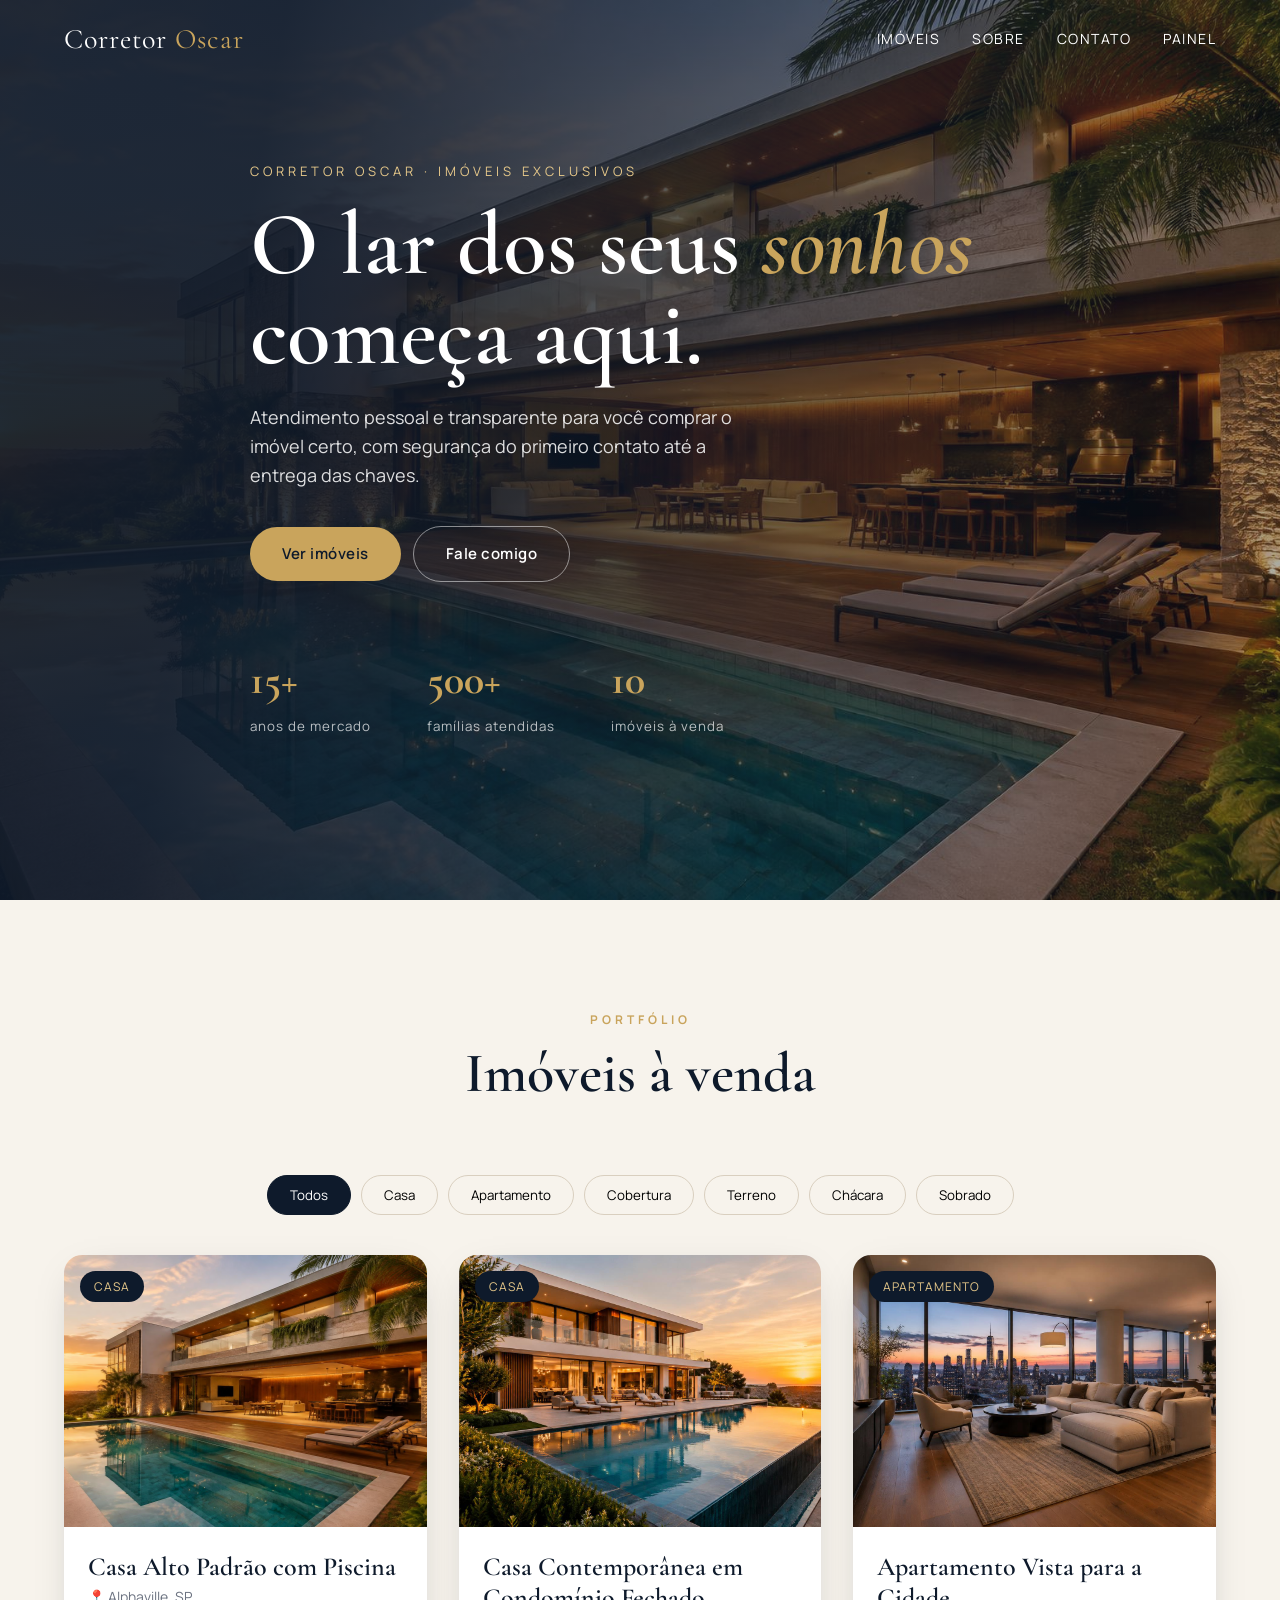
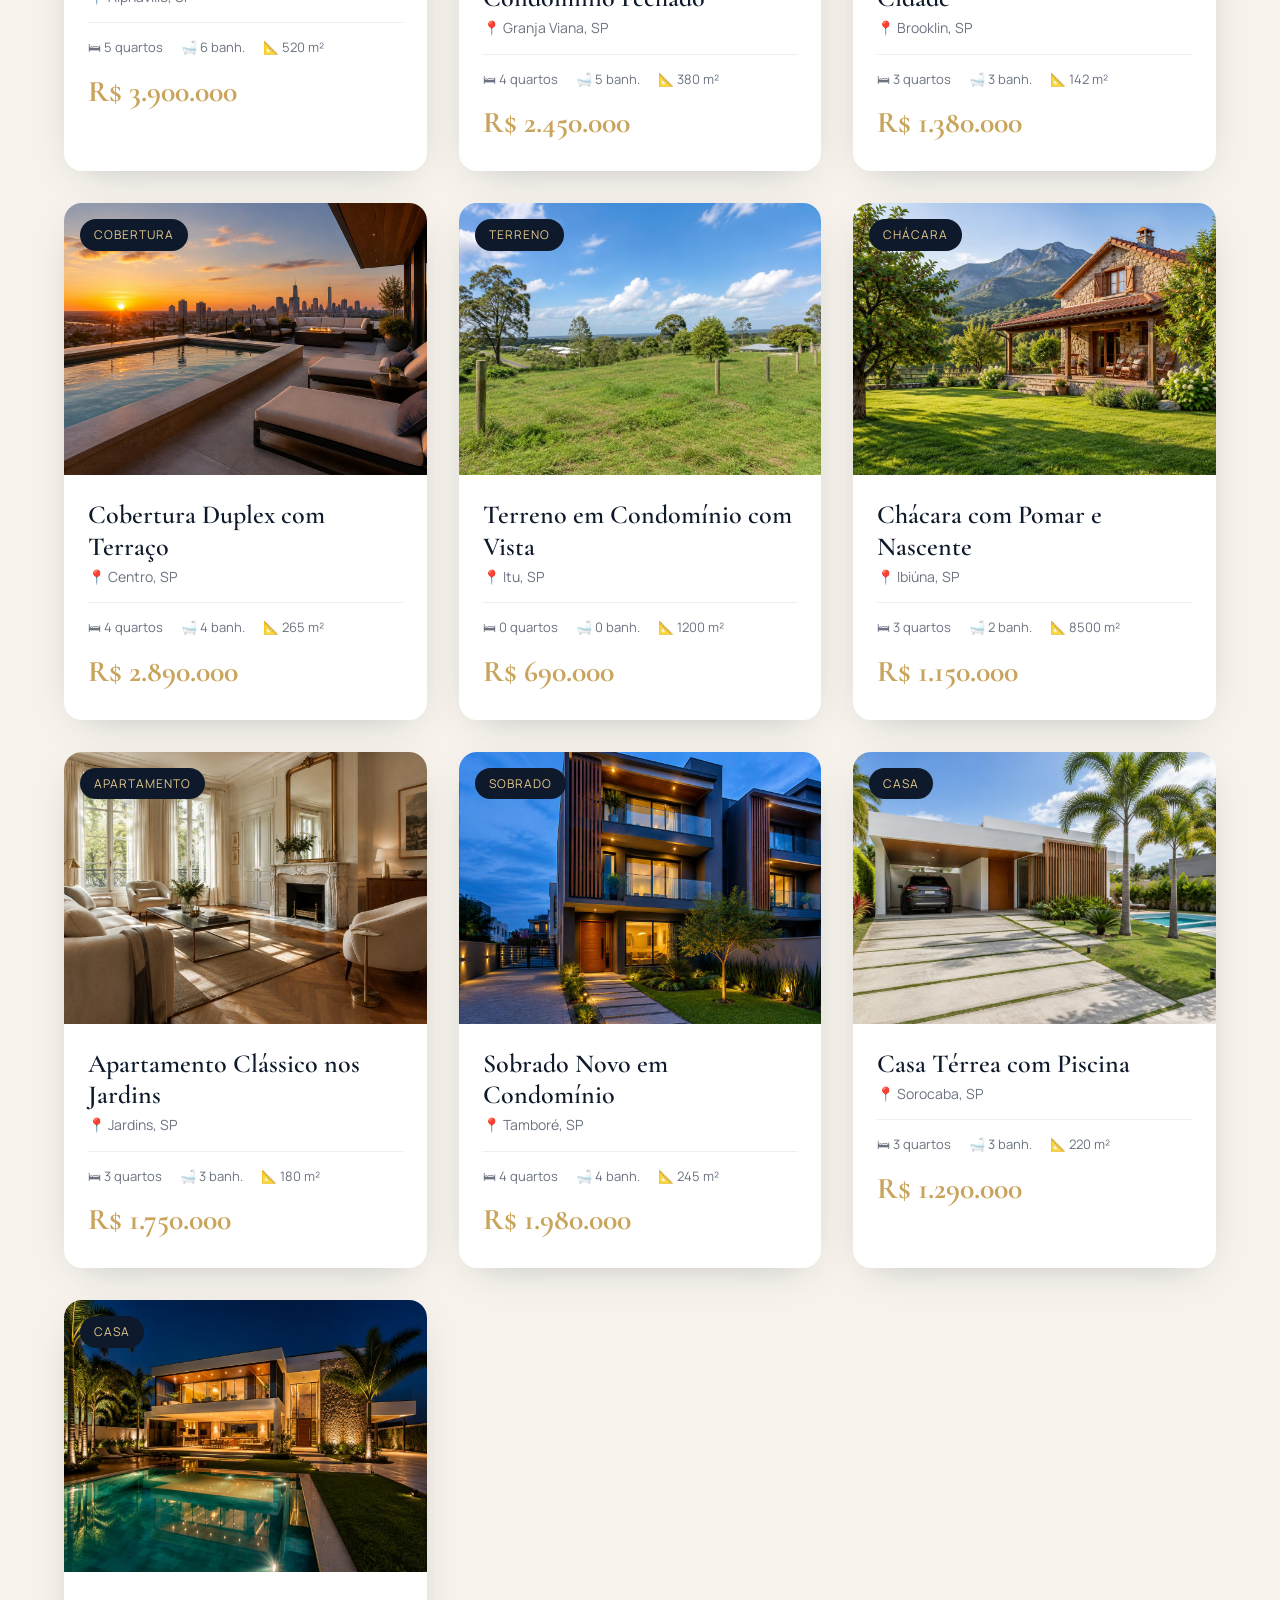
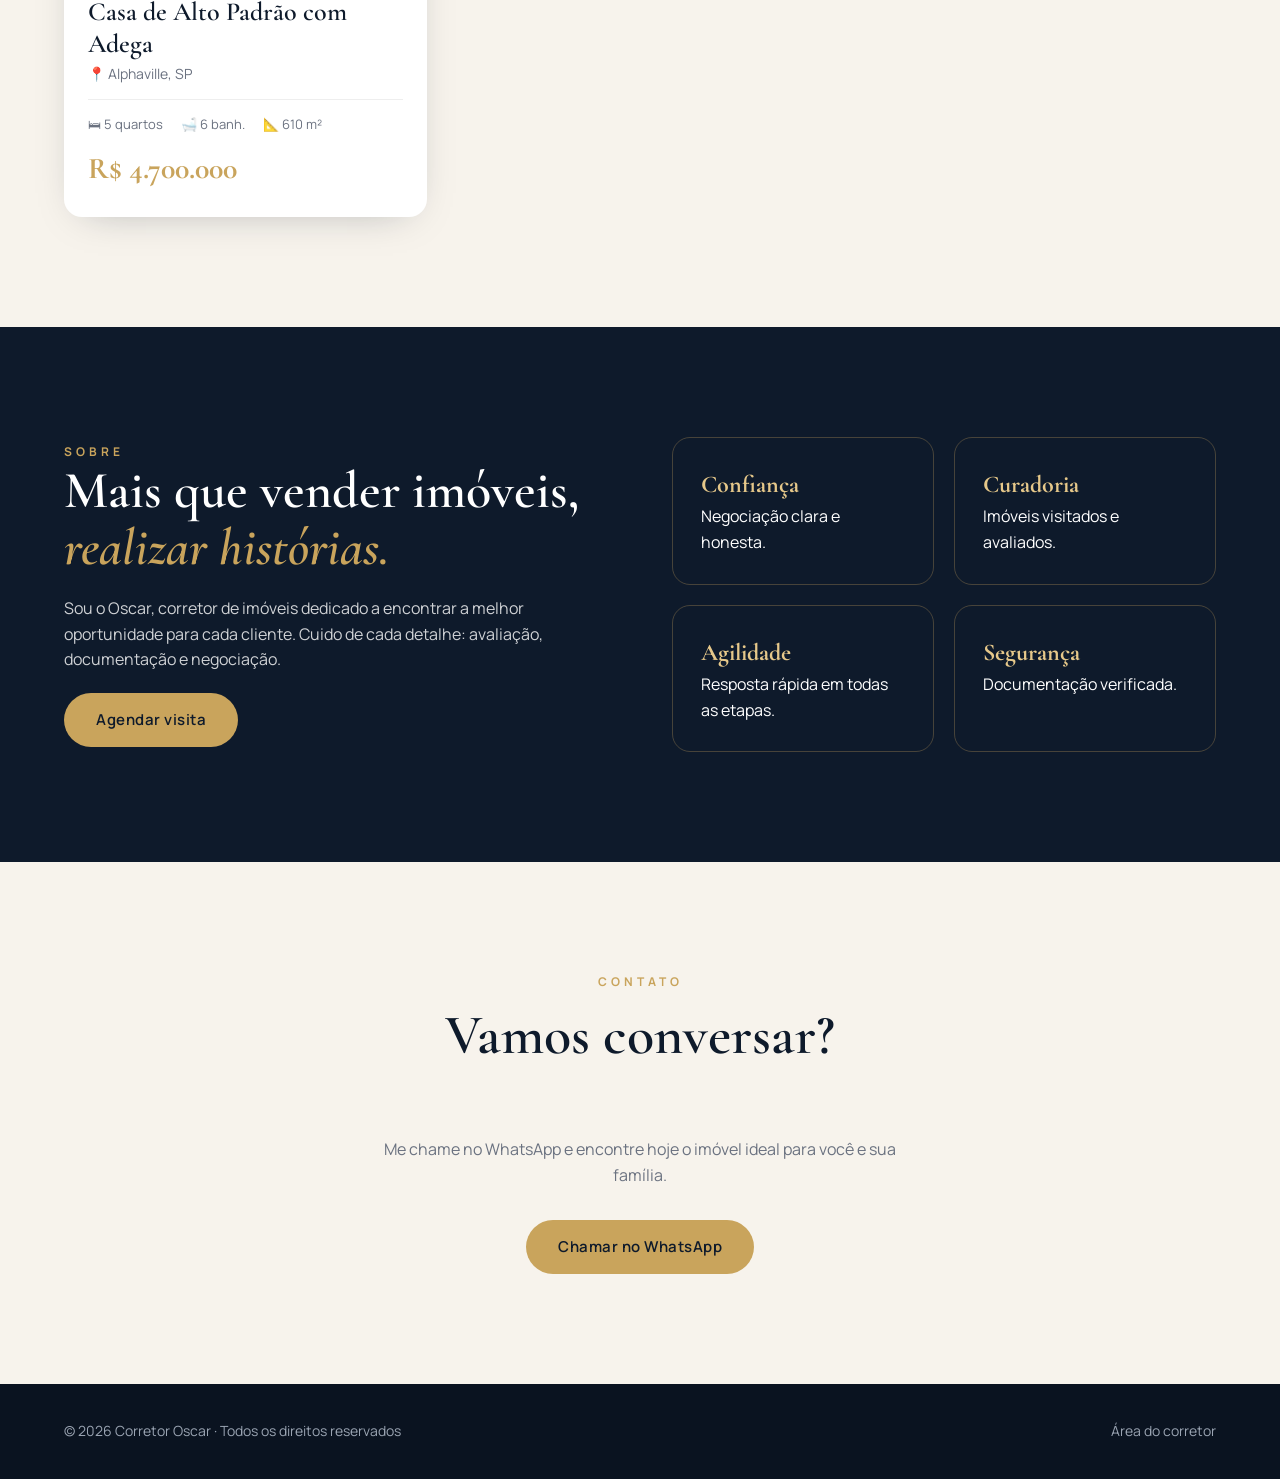
==== index.html @ df773473 "Primeiro commit" ====
<!DOCTYPE html>
<html lang="pt-BR">
<head>
<meta charset="UTF-8"><meta name="viewport" content="width=device-width,initial-scale=1">
<title>Corretor Oscar | Imóveis de Alto Padrão</title>
<meta name="description" content="Corretor Oscar: casas, apartamentos e terrenos selecionados à venda.">
<link rel="preconnect" href="https://fonts.googleapis.com">
<link href="https://fonts.googleapis.com/css2?family=Cormorant+Garamond:ital,wght@0,500;0,600;0,700;1,600&family=Manrope:wght@400;500;600;700&display=swap" rel="stylesheet">
<link rel="stylesheet" href="style.css">
</head>
<body>
<header class="nav" id="nav"><div class="container">
  <a href="#" class="logo">Corretor <span>Oscar</span></a>
  <ul><li><a href="#imoveis">Imóveis</a></li><li><a href="#sobre">Sobre</a></li><li><a href="#contato">Contato</a></li><li><a href="admin.html">Painel</a></li></ul>
</div></header>

<section class="hero"><div class="container">
  <div class="eyebrow">Corretor Oscar · Imóveis exclusivos</div>
  <h1>O lar dos seus <em>sonhos</em> começa aqui.</h1>
  <p>Atendimento pessoal e transparente para você comprar o imóvel certo, com segurança do primeiro contato até a entrega das chaves.</p>
  <div class="actions"><a href="#imoveis" class="btn btn-gold">Ver imóveis</a><a href="#contato" class="btn btn-ghost">Fale comigo</a></div>
  <div class="stats"><div><b>15+</b><small>anos de mercado</small></div><div><b>500+</b><small>famílias atendidas</small></div><div><b id="count">0</b><small>imóveis à venda</small></div></div>
</div></section>

<section id="imoveis"><div class="container">
  <div class="title reveal"><div class="eyebrow">Portfólio</div><h2>Imóveis à venda</h2></div>
  <div class="filters" id="filters"></div>
  <div class="grid" id="grid"></div>
</div></section>

<section class="about" id="sobre"><div class="container">
  <div class="reveal"><div class="title" style="text-align:left;margin:0"><div class="eyebrow">Sobre</div></div>
    <h2>Mais que vender imóveis, <em>realizar histórias.</em></h2>
    <p>Sou o Oscar, corretor de imóveis dedicado a encontrar a melhor oportunidade para cada cliente. Cuido de cada detalhe: avaliação, documentação e negociação.</p>
    <a href="#contato" class="btn btn-gold">Agendar visita</a></div>
  <div class="pillars reveal"><div><b>Confiança</b>Negociação clara e honesta.</div><div><b>Curadoria</b>Imóveis visitados e avaliados.</div><div><b>Agilidade</b>Resposta rápida em todas as etapas.</div><div><b>Segurança</b>Documentação verificada.</div></div>
</div></section>

<section class="contact" id="contato"><div class="container reveal">
  <div class="title"><div class="eyebrow">Contato</div><h2>Vamos conversar?</h2></div>
  <p>Me chame no WhatsApp e encontre hoje o imóvel ideal para você e sua família.</p>
  <a class="btn btn-gold" target="_blank" href="https://wa.me/5500000000000">Chamar no WhatsApp</a>
</div></section>

<footer><div class="container"><span>© <span id="ano"></span> Corretor Oscar · Todos os direitos reservados</span><a href="admin.html">Área do corretor</a></div></footer>

<div class="modal" id="modal"><button class="close" id="close">×</button><div class="modal-box" id="mbox"></div></div>
<script src="data.js"></script>
<script src="app.js"></script>
</body>
</html>
---- style.css ----
:root{--navy:#0e1a2b;--navy2:#16273f;--gold:#c9a45c;--gold2:#e6c88a;--cream:#f7f3ec;--ink:#1b1b1b;--muted:#6b7280;--r:18px}
*{box-sizing:border-box;margin:0;padding:0}
body{font-family:'Manrope',sans-serif;color:var(--ink);background:var(--cream);line-height:1.6}
h1,h2,h3,.serif{font-family:'Cormorant Garamond',serif;font-weight:600}
a{color:inherit;text-decoration:none}
.container{max-width:1200px;margin:0 auto;padding:0 24px}
header.nav{position:fixed;inset:0 0 auto;z-index:50;transition:.3s}
header.nav.scrolled{background:rgba(14,26,43,.92);backdrop-filter:blur(10px)}
.nav .container{display:flex;align-items:center;justify-content:space-between;height:78px;color:#fff}
.logo{font-family:'Cormorant Garamond',serif;font-size:28px;letter-spacing:1px}
.logo span{color:var(--gold)}
.nav ul{display:flex;gap:32px;list-style:none;font-size:14px;letter-spacing:1.5px;text-transform:uppercase}
.nav ul a:hover{color:var(--gold2)}
.hero{min-height:100vh;display:flex;align-items:center;color:#fff;background:linear-gradient(100deg,rgba(14,26,43,.92) 20%,rgba(14,26,43,.3)),url(hero.jpg) center/cover}
.hero .eyebrow{color:var(--gold2);letter-spacing:4px;text-transform:uppercase;font-size:13px}
.hero h1{font-size:clamp(48px,7vw,92px);line-height:1;margin:18px 0 24px;max-width:780px}
.hero h1 em{color:var(--gold);font-style:italic}
.hero p{max-width:520px;opacity:.85;font-size:18px}
.btn{display:inline-block;padding:15px 32px;border-radius:50px;font-weight:600;letter-spacing:.5px;cursor:pointer;border:0;font-family:inherit;font-size:15px;transition:.25s}
.btn-gold{background:var(--gold);color:var(--navy)}
.btn-gold:hover{background:var(--gold2);transform:translateY(-2px)}
.btn-ghost{border:1px solid rgba(255,255,255,.5);color:#fff;background:none;margin-left:12px}
.btn-ghost:hover{background:#fff;color:var(--navy)}
.hero .actions{margin-top:36px}
.stats{display:flex;gap:56px;margin-top:64px}
.stats b{display:block;font-family:'Cormorant Garamond',serif;font-size:42px;color:var(--gold)}
.stats small{opacity:.7;letter-spacing:1px}
section{padding:110px 0}
.title{text-align:center;margin-bottom:56px}
.title .eyebrow{color:var(--gold);letter-spacing:4px;text-transform:uppercase;font-size:12px;font-weight:700}
.title h2{font-size:clamp(36px,5vw,56px);color:var(--navy)}
.filters{display:flex;gap:10px;justify-content:center;flex-wrap:wrap;margin-bottom:40px}
.filters button{padding:10px 22px;border-radius:40px;border:1px solid #d9cfbf;background:none;cursor:pointer;font-family:inherit}
.filters button.active{background:var(--navy);color:#fff;border-color:var(--navy)}
.grid{display:grid;grid-template-columns:repeat(auto-fill,minmax(330px,1fr));gap:32px}
.card{background:#fff;border-radius:var(--r);overflow:hidden;box-shadow:0 10px 40px -20px rgba(14,26,43,.35);transition:.35s;cursor:pointer}
.card:hover{transform:translateY(-8px);box-shadow:0 30px 60px -25px rgba(14,26,43,.45)}
.card .img{aspect-ratio:4/3;background:#ddd center/cover;position:relative}
.tag{position:absolute;top:16px;left:16px;background:var(--navy);color:var(--gold2);padding:6px 14px;border-radius:30px;font-size:12px;letter-spacing:1px;text-transform:uppercase}
.card .body{padding:24px}
.card h3{font-size:26px;color:var(--navy);line-height:1.2}
.card .loc{color:var(--muted);font-size:14px;margin:4px 0 14px}
.feats{display:flex;gap:18px;font-size:13px;color:var(--muted);border-top:1px solid #eee;padding-top:14px}
.price{font-family:'Cormorant Garamond',serif;font-size:30px;color:var(--gold);font-weight:700;margin-top:10px}
.empty{text-align:center;color:var(--muted);grid-column:1/-1}
.about{background:var(--navy);color:#fff}
.about .container{display:grid;grid-template-columns:1fr 1fr;gap:64px;align-items:center}
.about h2{font-size:52px;line-height:1.1}.about h2 em{color:var(--gold)}
.about p{opacity:.8;margin:20px 0}
.pillars{display:grid;grid-template-columns:1fr 1fr;gap:20px}
.pillars div{border:1px solid rgba(201,164,92,.3);border-radius:var(--r);padding:28px}
.pillars b{font-family:'Cormorant Garamond',serif;font-size:24px;color:var(--gold2);display:block}
.contact{text-align:center}
.contact p{color:var(--muted);max-width:540px;margin:0 auto 32px}
footer{background:#0a1320;color:#9aa4b2;padding:36px 0;font-size:14px}
footer .container{display:flex;justify-content:space-between}
footer a:hover{color:var(--gold)}
.modal{position:fixed;inset:0;background:rgba(10,19,32,.85);display:none;align-items:center;justify-content:center;z-index:100;padding:20px}
.modal.open{display:flex}
.modal-box{background:#fff;border-radius:var(--r);max-width:920px;width:100%;max-height:92vh;overflow:auto}
.gallery-main{aspect-ratio:16/9;background:#000 center/contain no-repeat}
.thumbs{display:flex;gap:8px;padding:12px;overflow-x:auto}
.thumbs img{width:90px;height:64px;object-fit:cover;border-radius:8px;cursor:pointer;opacity:.6}
.thumbs img.on{opacity:1;outline:2px solid var(--gold)}
.modal-body{padding:8px 32px 32px}
.modal-body h3{font-size:38px;color:var(--navy)}
.close{position:absolute;top:20px;right:28px;color:#fff;font-size:40px;cursor:pointer;background:none;border:0}
.reveal{opacity:0;transform:translateY(30px);transition:1s}.reveal.in{opacity:1;transform:none}
@media(max-width:800px){.nav ul{display:none}.about .container{grid-template-columns:1fr}.stats{gap:28px}footer .container{flex-direction:column;gap:8px}}
/* admin */
.admin{min-height:100vh;background:var(--cream)}
.login{min-height:100vh;display:flex;align-items:center;justify-content:center;background:linear-gradient(rgba(14,26,43,.88),rgba(14,26,43,.95)),url(hero.jpg) center/cover}
.login form{background:#fff;padding:48px;border-radius:var(--r);width:100%;max-width:400px;text-align:center}
.login h1{font-size:36px;color:var(--navy)}
input,select,textarea{width:100%;padding:13px 16px;border:1px solid #ddd3c3;border-radius:12px;font-family:inherit;font-size:15px;background:#fff;margin-top:6px}
label{display:block;font-size:13px;font-weight:600;color:var(--navy);margin-bottom:16px;text-align:left}
.err{color:#b42318;font-size:14px;min-height:20px;margin:6px 0}
.topbar{background:var(--navy);color:#fff}
.topbar .container{display:flex;justify-content:space-between;align-items:center;height:70px}
.panel{display:grid;grid-template-columns:420px 1fr;gap:32px;padding:40px 24px}
.box{background:#fff;border-radius:var(--r);padding:28px;box-shadow:0 10px 30px -20px rgba(0,0,0,.3)}
.box h2{font-size:30px;color:var(--navy);margin-bottom:18px}
.row{display:grid;grid-template-columns:1fr 1fr 1fr;gap:10px}
.previews{display:flex;flex-wrap:wrap;gap:8px;margin:-6px 0 16px}
.previews div{position:relative}.previews img{width:76px;height:58px;object-fit:cover;border-radius:8px}
.previews button{position:absolute;top:-6px;right:-6px;background:#b42318;color:#fff;border:0;border-radius:50%;width:20px;height:20px;cursor:pointer;font-size:12px}
.list .item{display:flex;gap:16px;align-items:center;padding:14px 0;border-bottom:1px solid #eee}
.list img{width:90px;height:66px;object-fit:cover;border-radius:10px;background:#eee}
.list .info{flex:1}.list b{color:var(--navy)}
.sm{padding:8px 14px;font-size:13px;border-radius:30px;border:1px solid #ddd;background:#fff;cursor:pointer;margin-left:6px}
.sm.del{color:#b42318;border-color:#f0c4c0}
.tools{display:flex;gap:10px;flex-wrap:wrap;margin-top:20px}

/* cards visuais na listagem do admin */
.admin-card{background:#fff;border-radius:var(--r);border:1px solid #e8e0d4;padding:16px;margin-bottom:14px;display:grid;grid-template-columns:110px 1fr;gap:16px;align-items:center;box-shadow:0 4px 12px -8px rgba(0,0,0,.08)}
.admin-card img{width:100%;height:76px;object-fit:cover;border-radius:10px;background:#eee}
.admin-card .info{display:flex;flex-direction:column;gap:6px}
.admin-card .info b{color:var(--navy);font-size:17px}
.admin-card .info .meta{font-size:13px;color:var(--muted);display:flex;gap:10px;flex-wrap:wrap}
.admin-card .info .meta span{background:#f4efe6;padding:2px 8px;border-radius:20px;font-size:11.5px}
.admin-card .actions{margin-top:10px;display:flex;gap:8px}
.admin-card .actions .sm{margin-left:0}
.admin-card.vendido{opacity:.55;filter:grayscale(.35)}
.selo-vendido{background:#b42318;color:#fff;padding:2px 8px;border-radius:12px;font-size:11px;text-transform:uppercase;letter-spacing:.5px;margin-left:8px}
.admin-card.vendido .actions .vendido{background:var(--gold);border-color:var(--gold);color:var(--navy)}
@media(max-width:900px){.panel{grid-template-columns:1fr}}
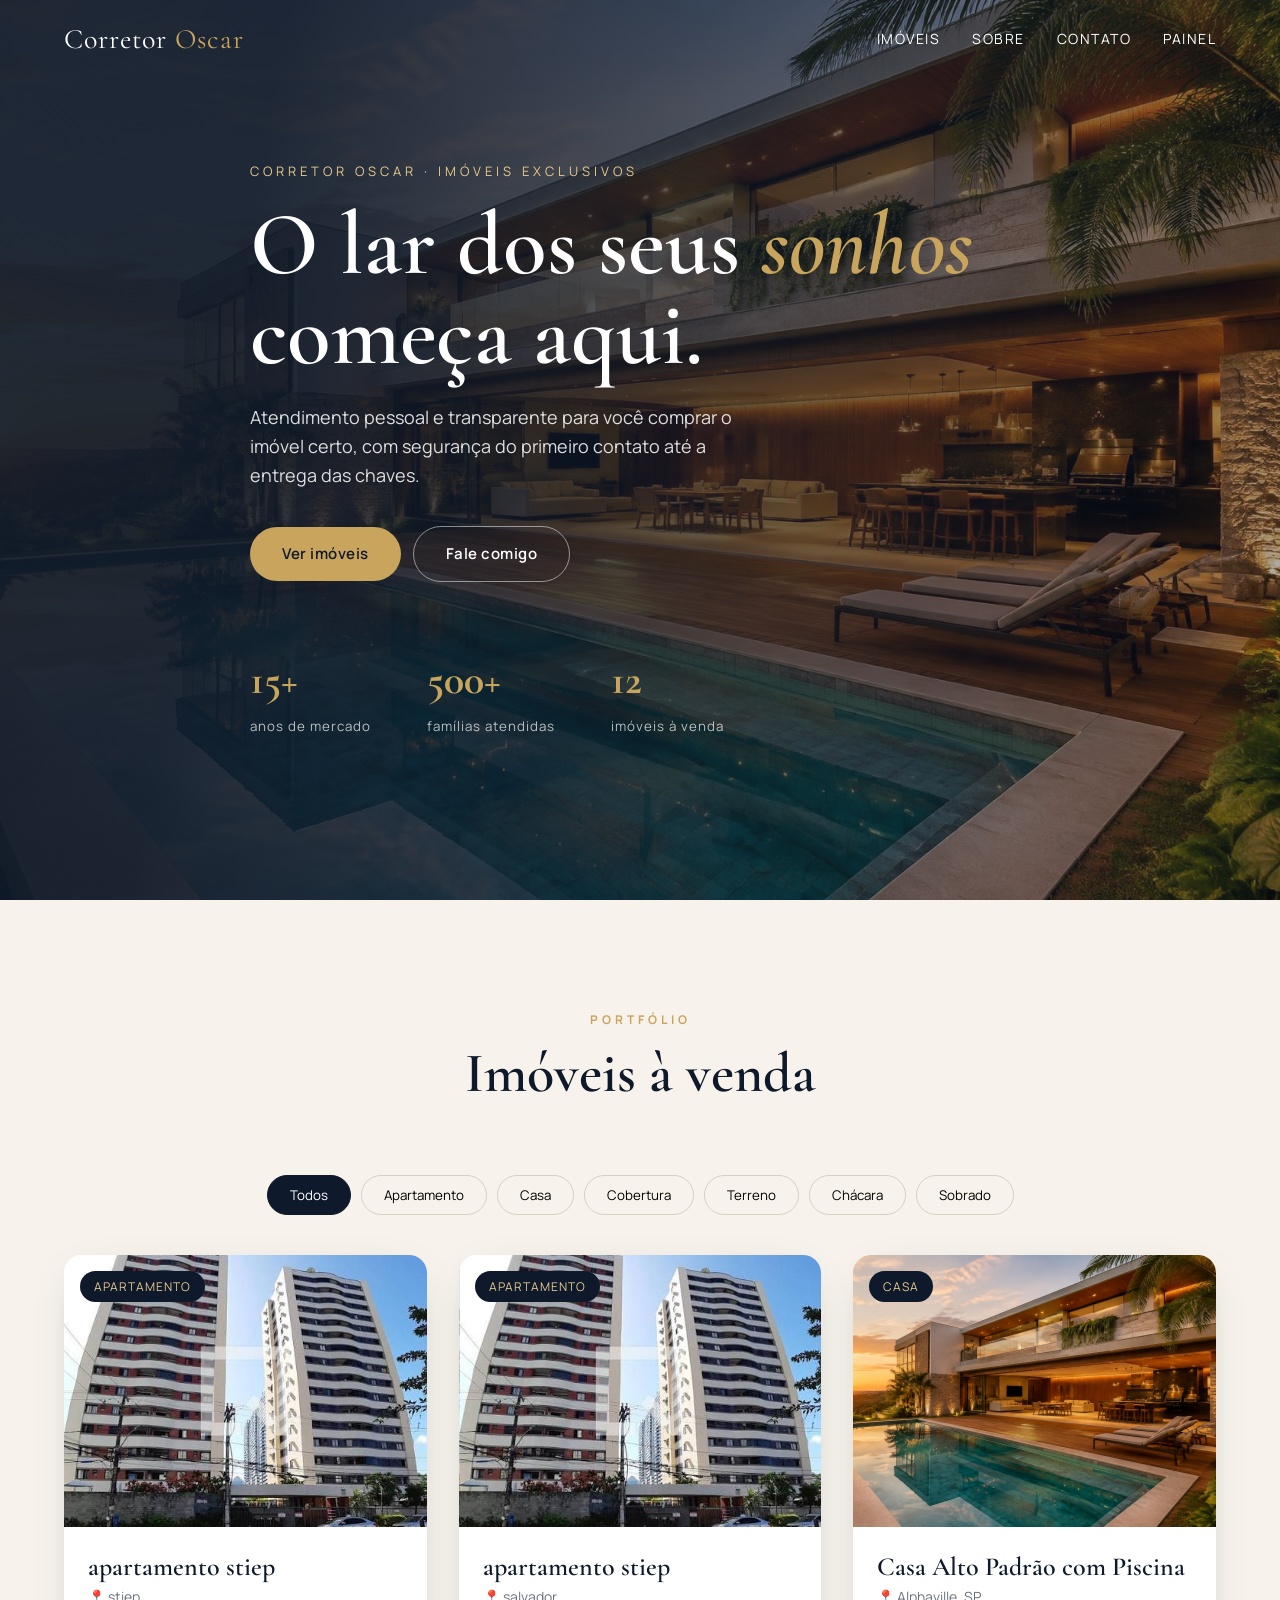
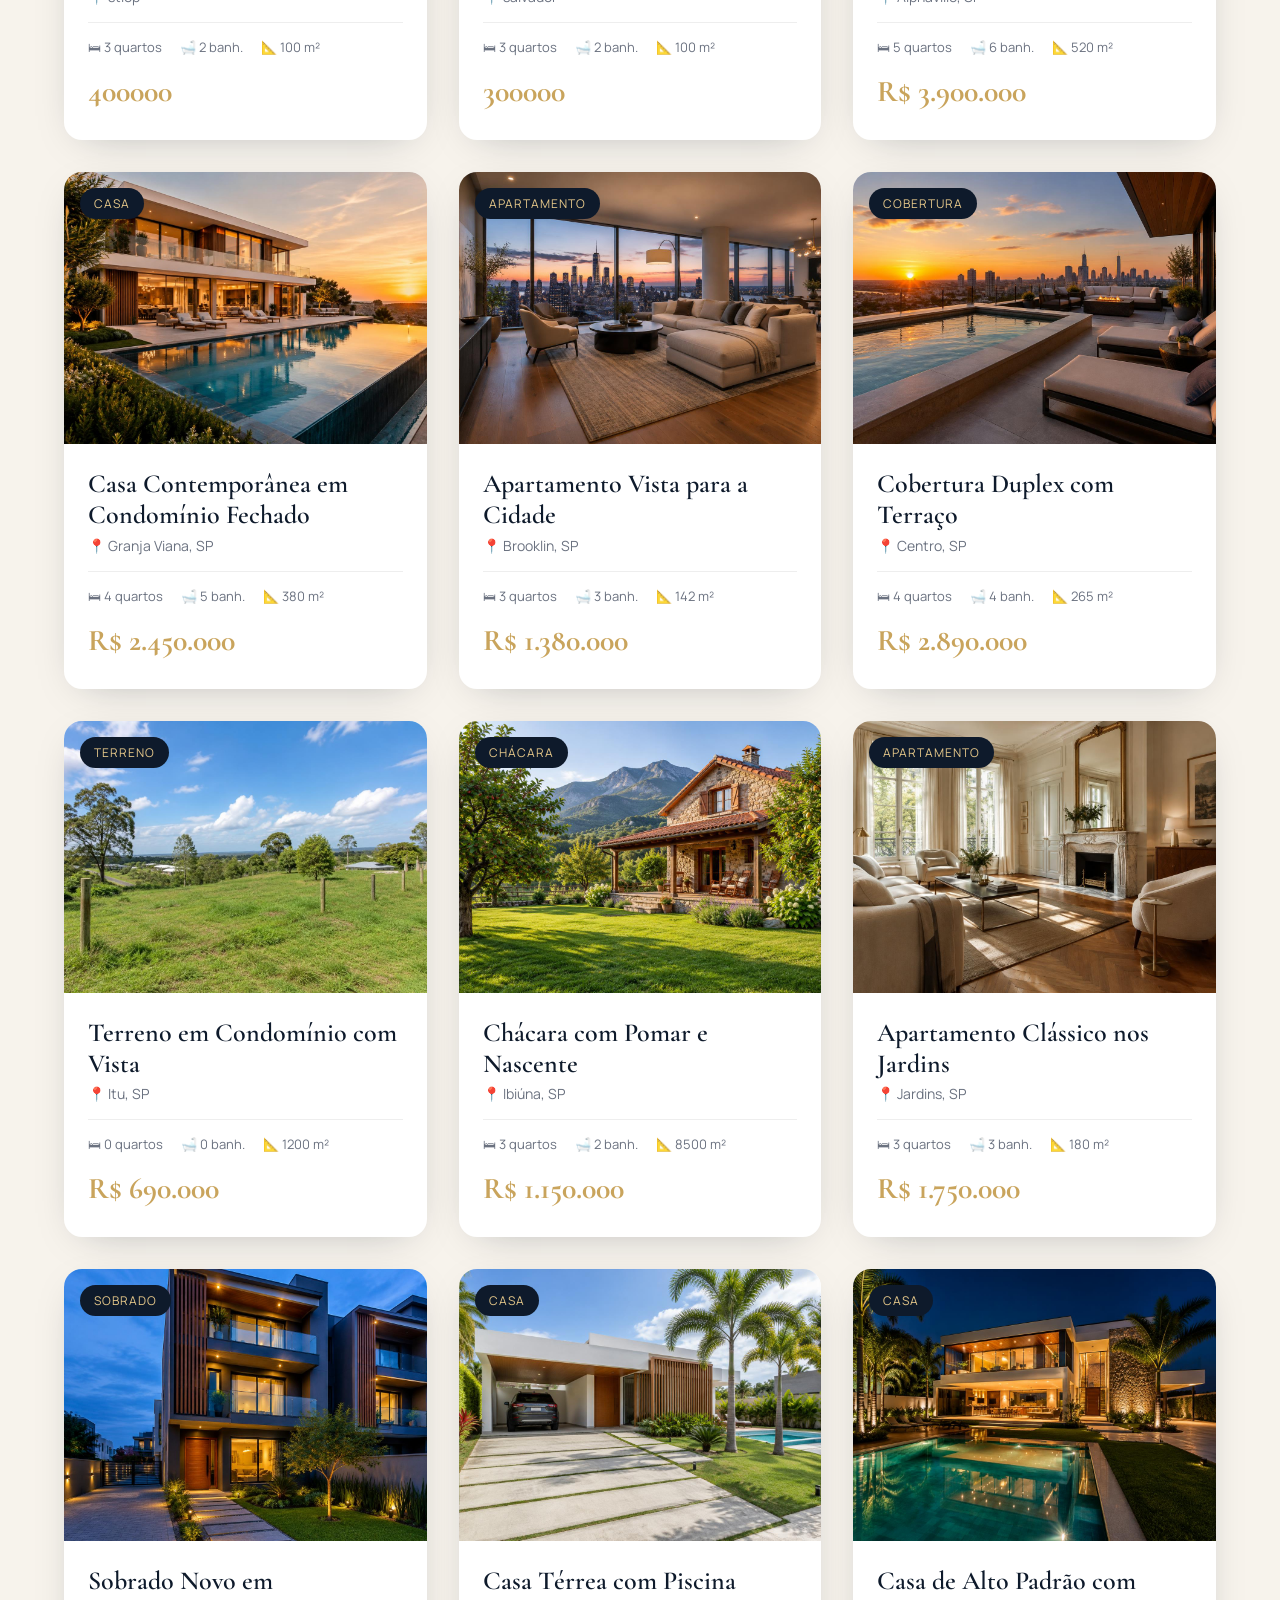
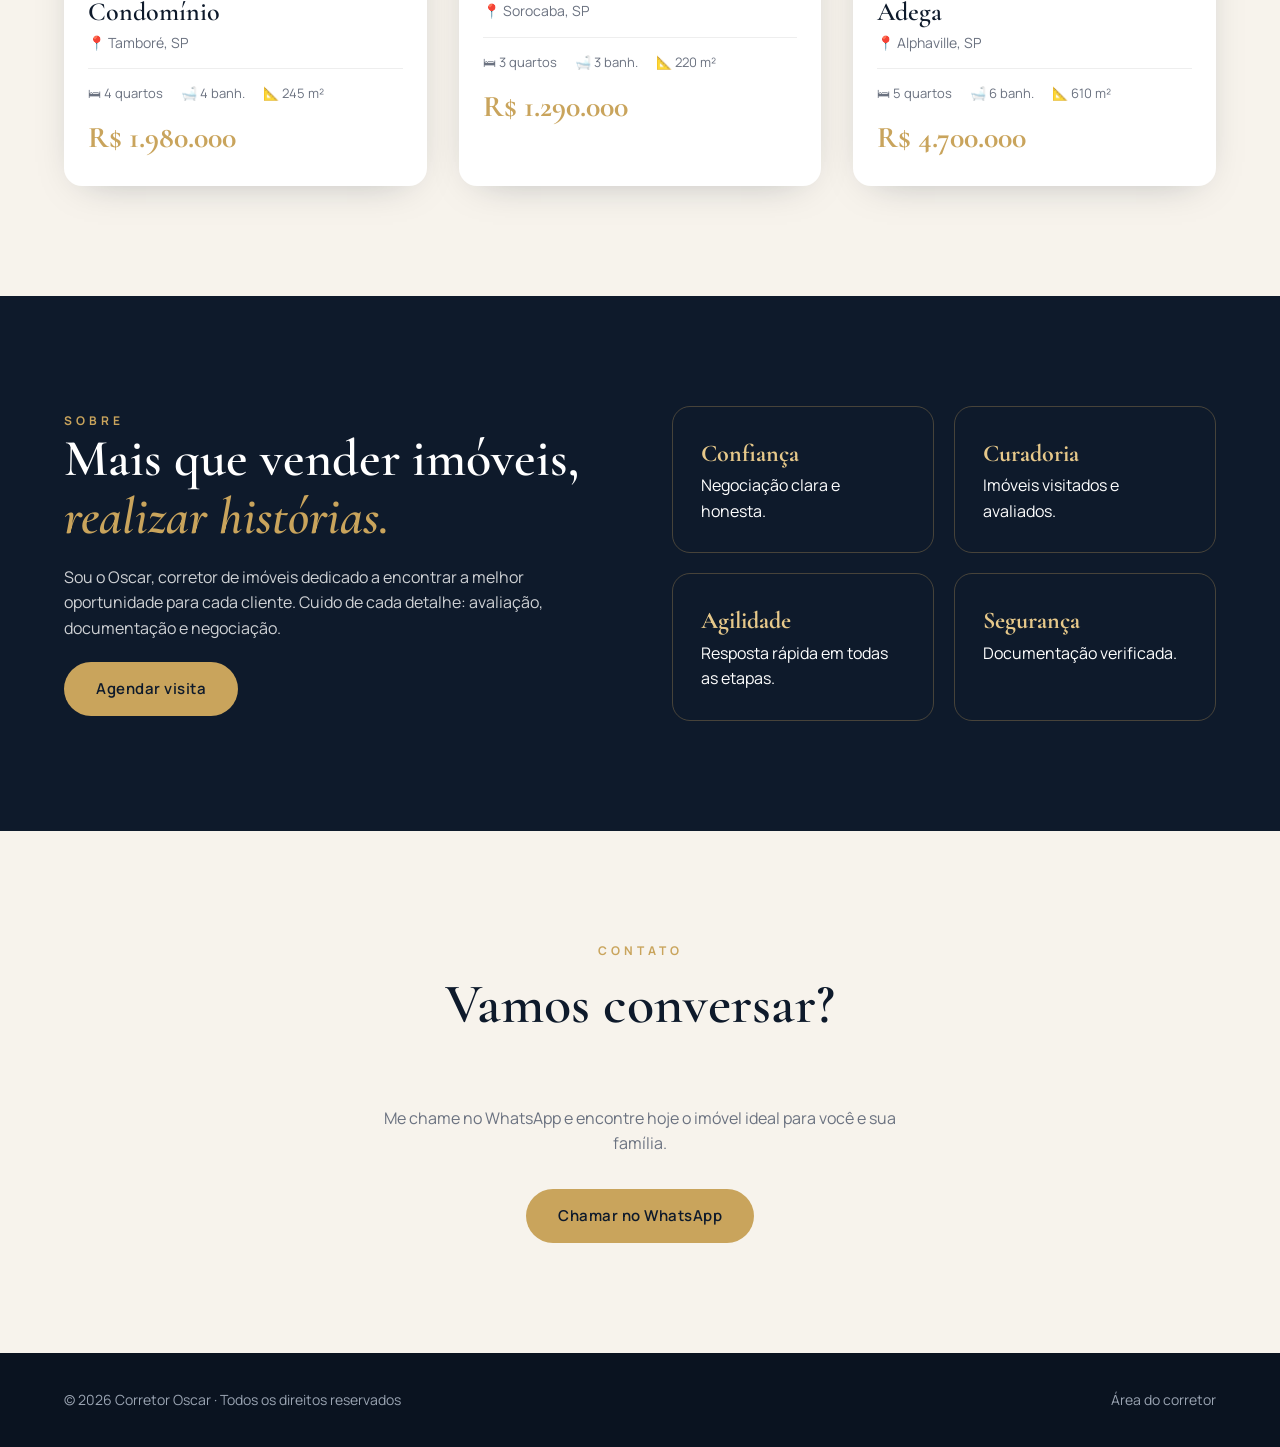
==== commit 4e9073f3: "forca recarregamento do data.js publicado" ====
--- a/index.html
+++ b/index.html
@@ -6,7 +6,7 @@
 <meta name="description" content="Corretor Oscar: casas, apartamentos e terrenos selecionados à venda.">
 <link rel="preconnect" href="https://fonts.googleapis.com">
 <link href="https://fonts.googleapis.com/css2?family=Cormorant+Garamond:ital,wght@0,500;0,600;0,700;1,600&family=Manrope:wght@400;500;600;700&display=swap" rel="stylesheet">
-<link rel="stylesheet" href="style.css">
+<link rel="stylesheet" href="style.css?v=20261021">
 </head>
 <body>
 <header class="nav" id="nav"><div class="container">
@@ -45,7 +45,7 @@
 <footer><div class="container"><span>© <span id="ano"></span> Corretor Oscar · Todos os direitos reservados</span><a href="admin.html">Área do corretor</a></div></footer>
 
 <div class="modal" id="modal"><button class="close" id="close">×</button><div class="modal-box" id="mbox"></div></div>
-<script src="data.js"></script>
-<script src="app.js"></script>
+<script src="data.js?v=20261021-2049"></script>
+<script src="app.js?v=20261021"></script>
 </body>
 </html>
--- a/style.css
+++ b/style.css
@@ -72,6 +72,7 @@
 .login{min-height:100vh;display:flex;align-items:center;justify-content:center;background:linear-gradient(rgba(14,26,43,.88),rgba(14,26,43,.95)),url(hero.jpg) center/cover}
 .login form{background:#fff;padding:48px;border-radius:var(--r);width:100%;max-width:400px;text-align:center}
 .login h1{font-size:36px;color:var(--navy)}
+.login-dica{color:var(--muted);font-size:13px;margin-top:16px;text-align:center}
 input,select,textarea{width:100%;padding:13px 16px;border:1px solid #ddd3c3;border-radius:12px;font-family:inherit;font-size:15px;background:#fff;margin-top:6px}
 label{display:block;font-size:13px;font-weight:600;color:var(--navy);margin-bottom:16px;text-align:left}
 .err{color:#b42318;font-size:14px;min-height:20px;margin:6px 0}
@@ -84,23 +85,44 @@
 .previews{display:flex;flex-wrap:wrap;gap:8px;margin:-6px 0 16px}
 .previews div{position:relative}.previews img{width:76px;height:58px;object-fit:cover;border-radius:8px}
 .previews button{position:absolute;top:-6px;right:-6px;background:#b42318;color:#fff;border:0;border-radius:50%;width:20px;height:20px;cursor:pointer;font-size:12px}
-.list .item{display:flex;gap:16px;align-items:center;padding:14px 0;border-bottom:1px solid #eee}
-.list img{width:90px;height:66px;object-fit:cover;border-radius:10px;background:#eee}
-.list .info{flex:1}.list b{color:var(--navy)}
+.admin-card{background:#fff;border-radius:var(--r);border:1px solid #e8e0d4;padding:16px;margin-bottom:14px;display:grid;grid-template-columns:110px 1fr;gap:16px;align-items:center;box-shadow:0 4px 12px -8px rgba(0,0,0,.08)}
+.admin-card .thumb{width:110px;height:76px;border-radius:10px;background:#f1ece3;overflow:hidden;display:flex;align-items:center;justify-content:center}
+.admin-card .thumb img{width:100%;height:100%;object-fit:cover;display:block}
+.admin-card .thumb .sem-foto{font-size:11px;color:var(--muted);letter-spacing:.5px}
+.admin-card .info{display:flex;flex-direction:column;gap:6px;min-width:0}
+.admin-card .info b{color:var(--navy);font-size:17px;word-break:break-word}
+.admin-card .info .meta{font-size:13px;color:var(--muted);display:flex;gap:10px;flex-wrap:wrap}
+.admin-card .info .meta span{background:#f4efe6;padding:2px 8px;border-radius:20px;font-size:11.5px}
+.admin-card .actions{margin-top:10px;display:flex;gap:8px;flex-wrap:wrap}
+.admin-card .actions .sm{margin-left:0}
+.admin-card.vendido{opacity:.6;filter:grayscale(.35)}
+.selo-vendido{background:#b42318;color:#fff;padding:2px 8px;border-radius:12px;font-size:11px;text-transform:uppercase;letter-spacing:.5px;margin-left:8px}
+.admin-card.vendido .actions .vendido{background:var(--gold);border-color:var(--gold);color:var(--navy)}
+.vazio{color:var(--muted);padding:22px 4px;font-size:15px}
 .sm{padding:8px 14px;font-size:13px;border-radius:30px;border:1px solid #ddd;background:#fff;cursor:pointer;margin-left:6px}
 .sm.del{color:#b42318;border-color:#f0c4c0}
-.tools{display:flex;gap:10px;flex-wrap:wrap;margin-top:20px}
-
-/* cards visuais na listagem do admin */
-.admin-card{background:#fff;border-radius:var(--r);border:1px solid #e8e0d4;padding:16px;margin-bottom:14px;display:grid;grid-template-columns:110px 1fr;gap:16px;align-items:center;box-shadow:0 4px 12px -8px rgba(0,0,0,.08)}
-.admin-card img{width:100%;height:76px;object-fit:cover;border-radius:10px;background:#eee}
-.admin-card .info{display:flex;flex-direction:column;gap:6px}
-.admin-card .info b{color:var(--navy);font-size:17px}
-.admin-card .info .meta{font-size:13px;color:var(--muted);display:flex;gap:10px;flex-wrap:wrap}
-.admin-card .info .meta span{background:#f4efe6;padding:2px 8px;border-radius:20px;font-size:11.5px}
-.admin-card .actions{margin-top:10px;display:flex;gap:8px}
-.admin-card .actions .sm{margin-left:0}
-.admin-card.vendido{opacity:.55;filter:grayscale(.35)}
-.selo-vendido{background:#b42318;color:#fff;padding:2px 8px;border-radius:12px;font-size:11px;text-transform:uppercase;letter-spacing:.5px;margin-left:8px}
-.admin-card.vendido .actions .vendido{background:var(--gold);border-color:var(--gold);color:var(--navy)}
+.tools{display:flex;gap:10px;flex-wrap:wrap;margin-top:20px;align-items:center}
+.tools .sm,.tools label.sm{margin-left:0}
+.btn.compact{padding:10px 20px;font-size:13px}
+.pub-status{display:flex;align-items:center;gap:9px;margin-top:18px;font-size:13px;color:var(--muted);background:#faf7f1;border:1px solid #ece3d4;border-radius:12px;padding:11px 14px;line-height:1.4}
+.pub-status .dot{width:9px;height:9px;border-radius:50%;background:#c9a45c;flex:0 0 auto}
+.pub-status .dot.ok{background:#2e7d32}
+.pub-status .dot.erro{background:#b42318}
+.modal-box h2{font-size:30px;color:var(--navy);margin-bottom:18px}
+.del-info{display:flex;gap:14px;align-items:center;background:#faf7f1;border:1px solid #ece3d4;border-radius:14px;padding:14px;margin-bottom:16px}
+.del-info .del-thumb{width:78px;height:58px;border-radius:10px;overflow:hidden;background:#ece5d8;flex:0 0 auto}
+.del-info .del-thumb img{width:100%;height:100%;object-fit:cover;display:block}
+.del-info b{display:block;color:var(--navy);font-size:16px;word-break:break-word}
+.del-info span{font-size:13px;color:var(--muted)}
+.del-aviso{font-size:13px;color:var(--muted);margin-bottom:22px}
+.del-acoes{display:flex;gap:10px;justify-content:flex-end;flex-wrap:wrap}
+.sem-token{border-top:1px dashed #e0d8c8;padding-top:16px;margin-top:4px;font-size:13px;color:var(--muted);line-height:1.55}
+.sem-token b{display:block;color:var(--navy);font-size:14px;margin-bottom:2px}
+.del-acoes .sm{margin-left:0}
+.del-acoes .del{background:#b42318;color:#fff;border-color:#b42318}
+.del-acoes .del:hover{background:#d13c2f;border-color:#d13c2f}
+.toast{position:fixed;left:50%;bottom:26px;transform:translate(-50%,20px);background:var(--navy);color:#fff;padding:14px 20px;border-radius:14px;box-shadow:0 20px 40px -20px rgba(0,0,0,.5);display:flex;align-items:center;gap:16px;opacity:0;pointer-events:none;transition:.25s;z-index:200;max-width:min(620px,92vw);font-size:14px}
+.toast.show{opacity:1;transform:translate(-50%,0);pointer-events:auto}
+.toast.erro{background:#b42318}
+.toast .sm{margin-left:0;background:rgba(255,255,255,.15);border-color:rgba(255,255,255,.35);color:#fff}
 @media(max-width:900px){.panel{grid-template-columns:1fr}}
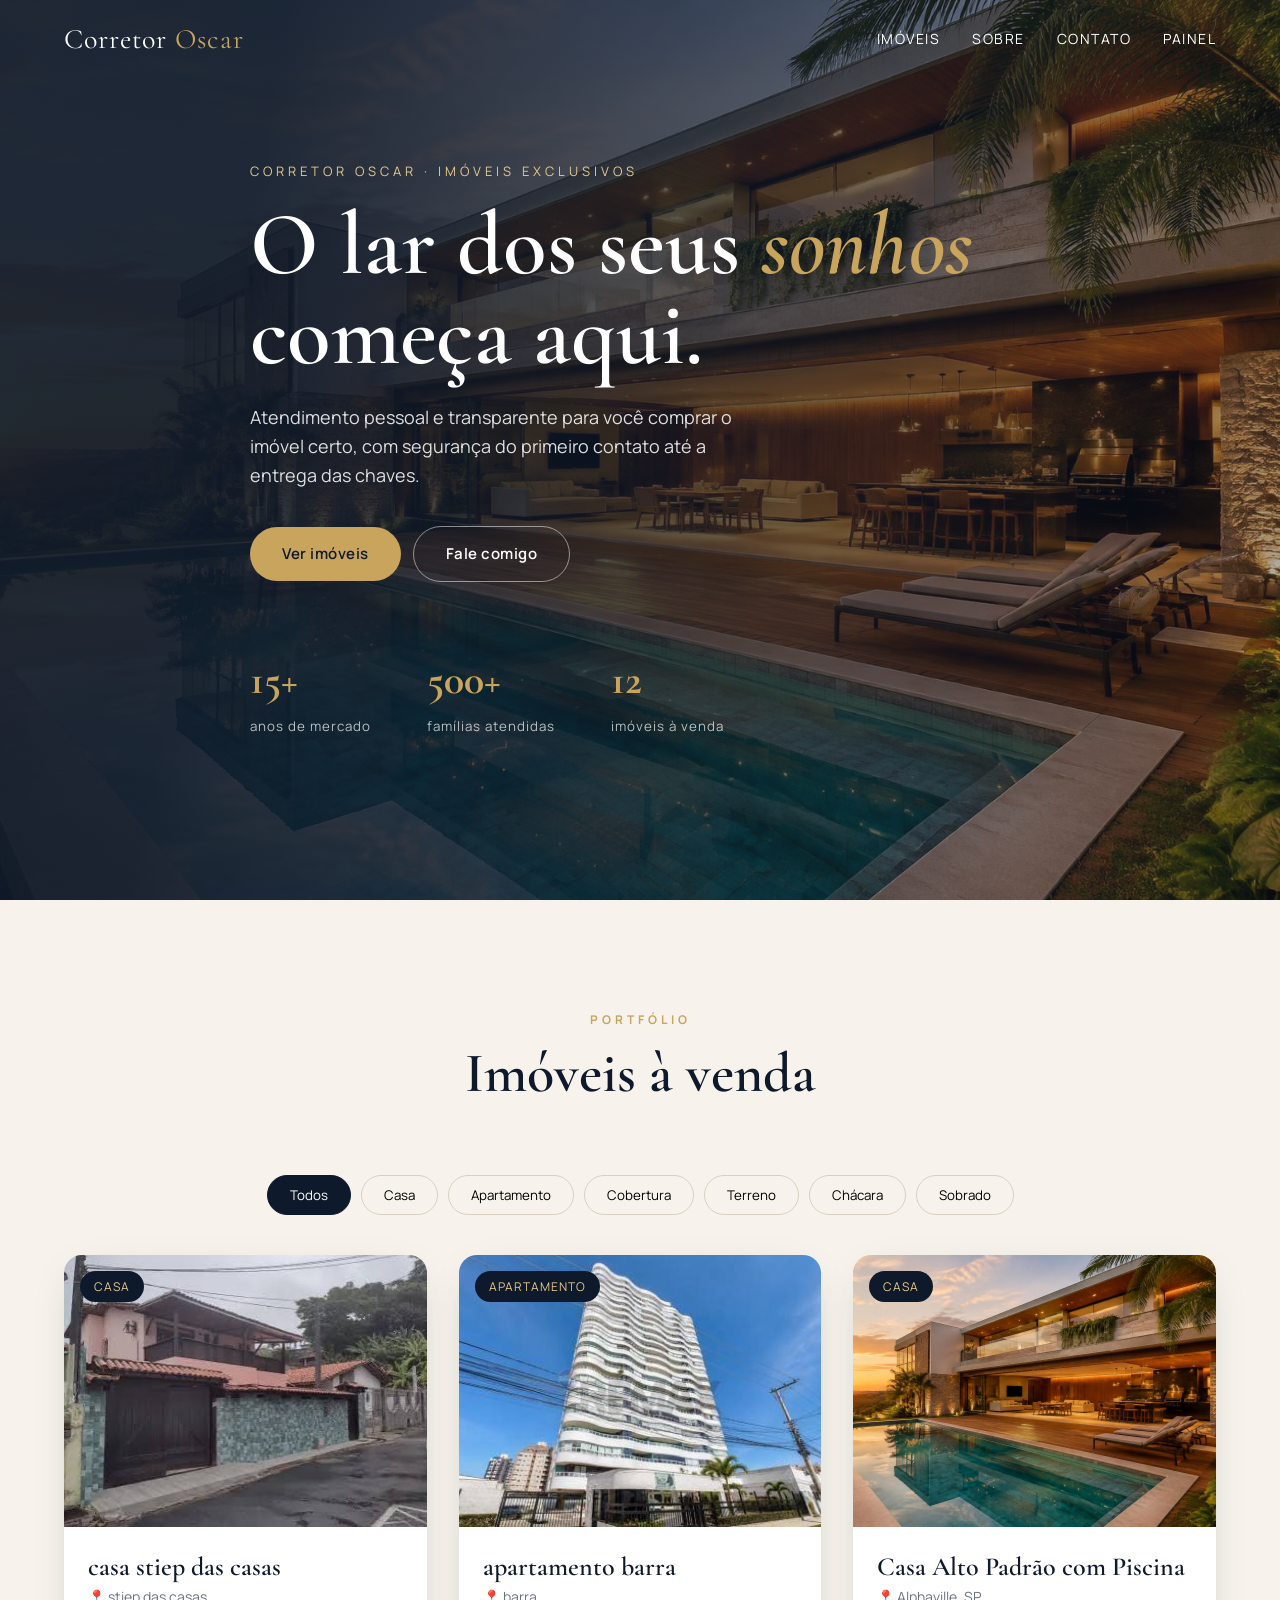
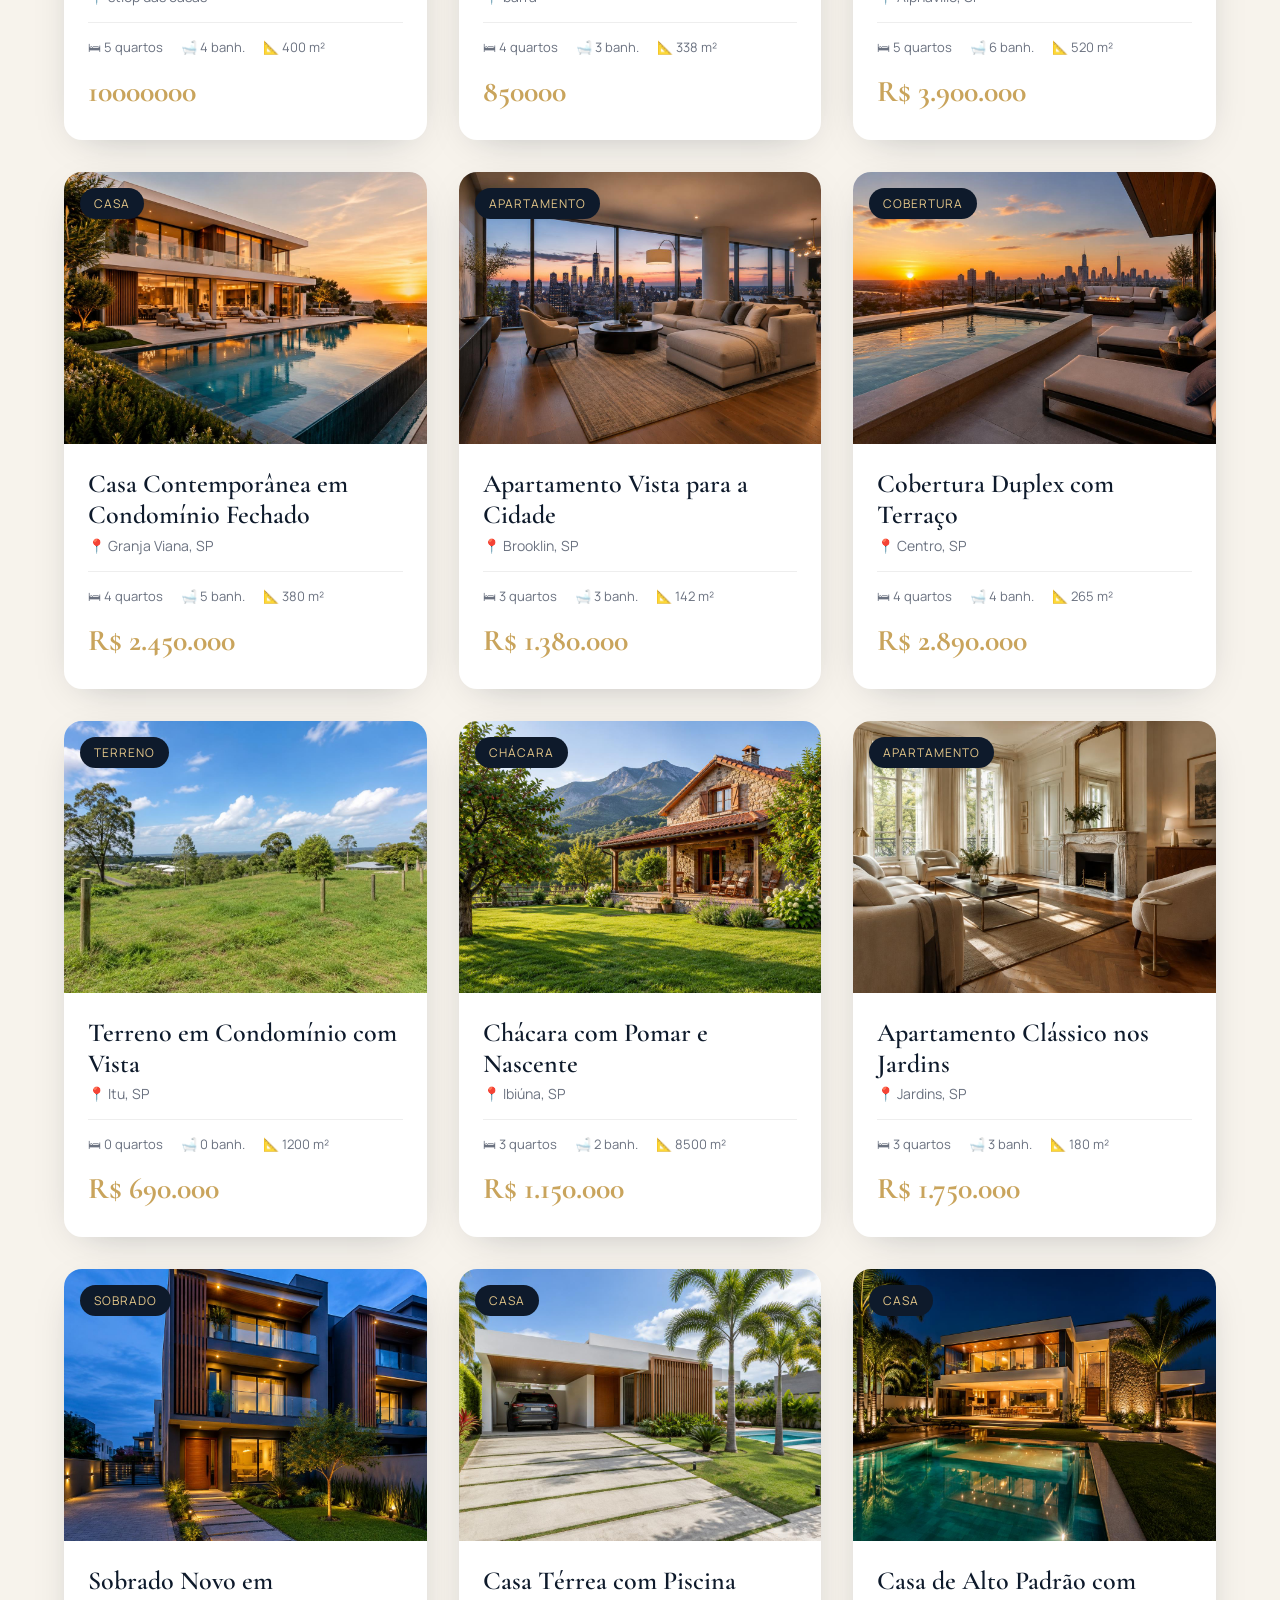
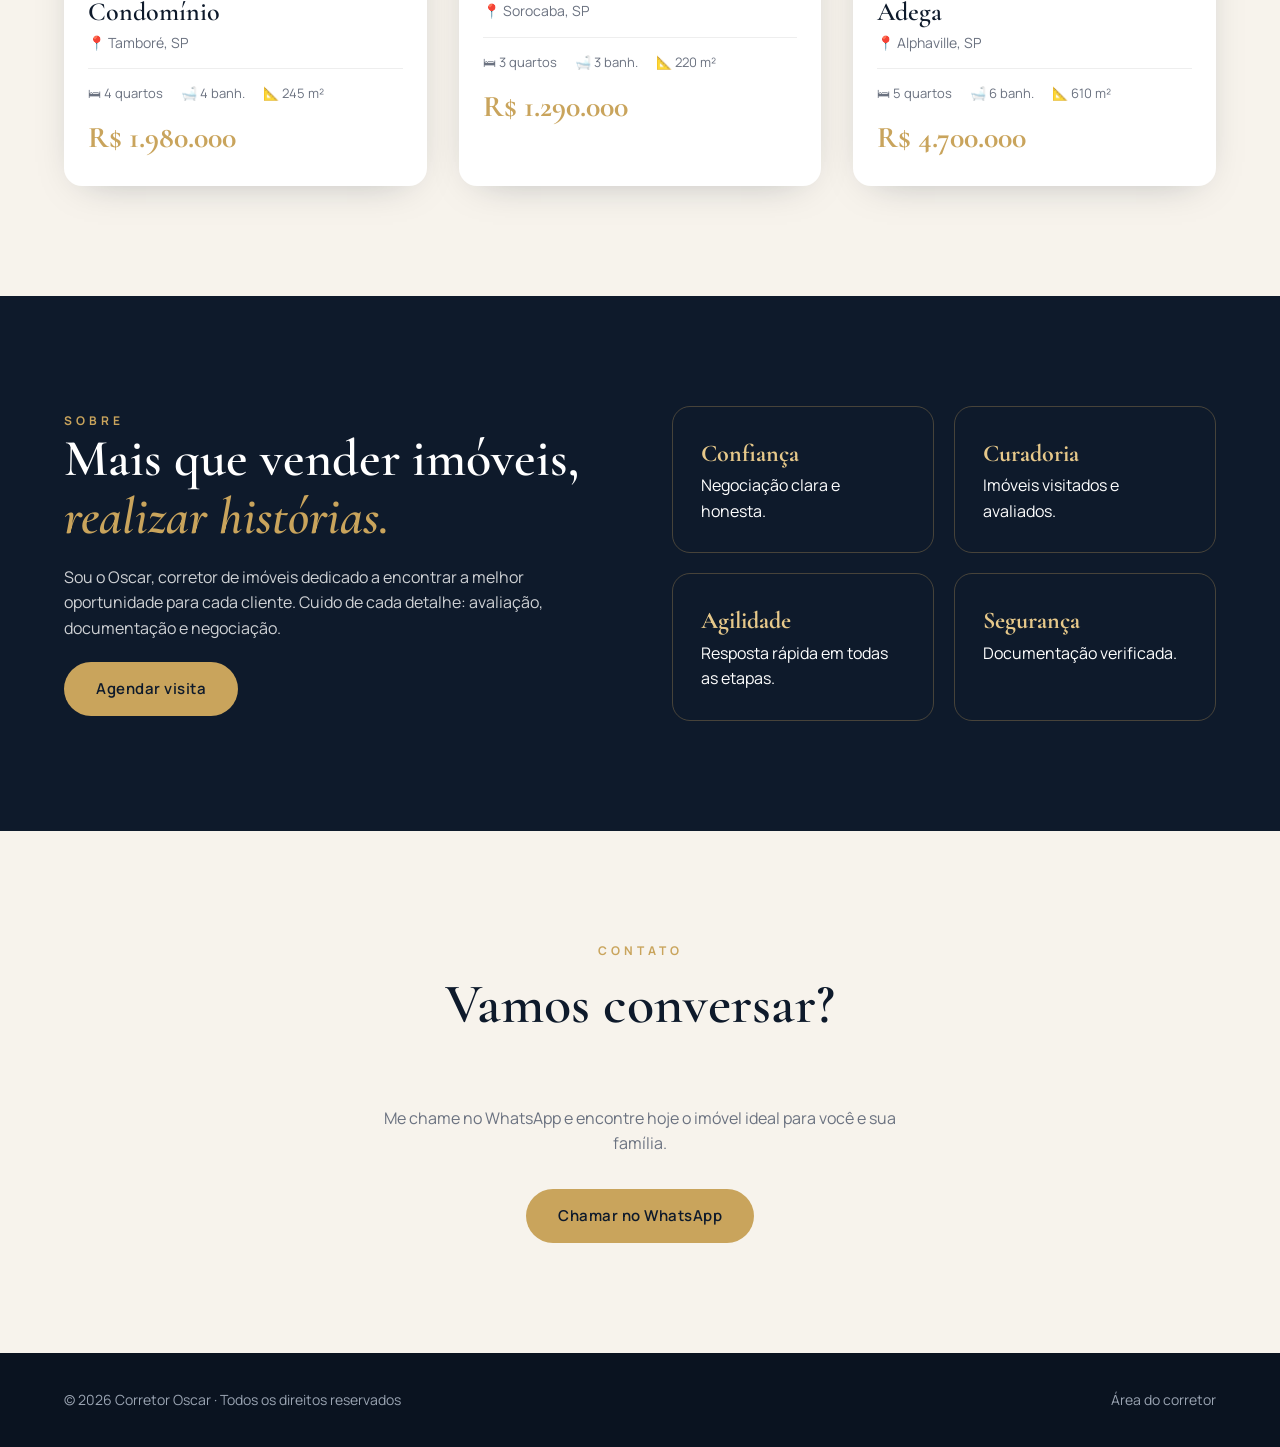
==== commit 4c964ebb: "ajusta layout para celular: menu hamburguer, grade sem estouro, alvos de toque e checkbox" ====
--- a/index.html
+++ b/index.html
@@ -6,12 +6,13 @@
 <meta name="description" content="Corretor Oscar: casas, apartamentos e terrenos selecionados à venda.">
 <link rel="preconnect" href="https://fonts.googleapis.com">
 <link href="https://fonts.googleapis.com/css2?family=Cormorant+Garamond:ital,wght@0,500;0,600;0,700;1,600&family=Manrope:wght@400;500;600;700&display=swap" rel="stylesheet">
-<link rel="stylesheet" href="style.css?v=20261021">
+<link rel="stylesheet" href="style.css?v=20261021-2120">
 </head>
 <body>
 <header class="nav" id="nav"><div class="container">
   <a href="#" class="logo">Corretor <span>Oscar</span></a>
-  <ul><li><a href="#imoveis">Imóveis</a></li><li><a href="#sobre">Sobre</a></li><li><a href="#contato">Contato</a></li><li><a href="admin.html">Painel</a></li></ul>
+  <button class="menu-btn" id="menuBtn" aria-label="Abrir menu" aria-expanded="false">☰</button>
+  <ul id="menu"><li><a href="#imoveis">Imóveis</a></li><li><a href="#sobre">Sobre</a></li><li><a href="#contato">Contato</a></li><li><a href="admin.html">Painel</a></li></ul>
 </div></header>
 
 <section class="hero"><div class="container">
@@ -46,6 +47,6 @@
 
 <div class="modal" id="modal"><button class="close" id="close">×</button><div class="modal-box" id="mbox"></div></div>
 <script src="data.js?v=20261021-2049"></script>
-<script src="app.js?v=20261021"></script>
+<script src="app.js?v=20261021-2120"></script>
 </body>
 </html>
--- a/style.css
+++ b/style.css
@@ -32,7 +32,7 @@
 .filters{display:flex;gap:10px;justify-content:center;flex-wrap:wrap;margin-bottom:40px}
 .filters button{padding:10px 22px;border-radius:40px;border:1px solid #d9cfbf;background:none;cursor:pointer;font-family:inherit}
 .filters button.active{background:var(--navy);color:#fff;border-color:var(--navy)}
-.grid{display:grid;grid-template-columns:repeat(auto-fill,minmax(330px,1fr));gap:32px}
+.grid{display:grid;grid-template-columns:repeat(auto-fill,minmax(min(330px,100%),1fr));gap:32px}
 .card{background:#fff;border-radius:var(--r);overflow:hidden;box-shadow:0 10px 40px -20px rgba(14,26,43,.35);transition:.35s;cursor:pointer}
 .card:hover{transform:translateY(-8px);box-shadow:0 30px 60px -25px rgba(14,26,43,.45)}
 .card .img{aspect-ratio:4/3;background:#ddd center/cover;position:relative}
@@ -47,7 +47,7 @@
 .about .container{display:grid;grid-template-columns:1fr 1fr;gap:64px;align-items:center}
 .about h2{font-size:52px;line-height:1.1}.about h2 em{color:var(--gold)}
 .about p{opacity:.8;margin:20px 0}
-.pillars{display:grid;grid-template-columns:1fr 1fr;gap:20px}
+.pillars{display:grid;grid-template-columns:repeat(2,minmax(0,1fr));gap:20px}
 .pillars div{border:1px solid rgba(201,164,92,.3);border-radius:var(--r);padding:28px}
 .pillars b{font-family:'Cormorant Garamond',serif;font-size:24px;color:var(--gold2);display:block}
 .contact{text-align:center}
@@ -66,7 +66,49 @@
 .modal-body h3{font-size:38px;color:var(--navy)}
 .close{position:absolute;top:20px;right:28px;color:#fff;font-size:40px;cursor:pointer;background:none;border:0}
 .reveal{opacity:0;transform:translateY(30px);transition:1s}.reveal.in{opacity:1;transform:none}
-@media(max-width:800px){.nav ul{display:none}.about .container{grid-template-columns:1fr}.stats{gap:28px}footer .container{flex-direction:column;gap:8px}}
+.menu-btn{display:none;width:44px;height:44px;align-items:center;justify-content:center;border:1px solid rgba(255,255,255,.35);background:rgba(255,255,255,.08);border-radius:12px;color:#fff;font-size:20px;cursor:pointer;padding:0}
+@media(max-width:800px){
+  .container{padding:0 18px}
+  .nav .container{height:64px}
+  .logo{font-size:23px}
+  .menu-btn{display:inline-flex}
+  .nav ul{display:none;position:absolute;top:64px;left:0;right:0;flex-direction:column;gap:0;padding:6px 18px 16px;background:rgba(14,26,43,.97);backdrop-filter:blur(10px);border-top:1px solid rgba(255,255,255,.08);box-shadow:0 20px 30px -20px rgba(0,0,0,.6)}
+  .nav ul.open{display:flex}
+  .nav ul li a{display:block;padding:14px 2px;font-size:14px;border-bottom:1px solid rgba(255,255,255,.08)}
+  .nav ul li:last-child a{border-bottom:0}
+  section{padding:64px 0}
+  .hero{min-height:auto;padding:104px 0 60px}
+  .hero h1{font-size:clamp(32px,9vw,46px);margin:14px 0 18px}
+  .hero p{font-size:16px}
+  .hero .actions{margin-top:26px;display:flex;flex-direction:column;align-items:flex-start}
+  .btn{padding:14px 28px}
+  .btn-ghost{margin-left:0;margin-top:10px}
+  .stats{gap:20px;margin-top:40px;flex-wrap:wrap}
+  .stats b{font-size:32px}
+  .stats small{font-size:12px;letter-spacing:.4px}
+  .title{margin-bottom:30px}
+  .title h2{font-size:clamp(30px,8.5vw,42px)}
+  .title .eyebrow{letter-spacing:3px}
+  .grid{grid-template-columns:1fr;gap:20px}
+  .card h3{font-size:22px}
+  .card .body{padding:18px}
+  .price{font-size:27px}
+  .feats{gap:12px;font-size:12.5px}
+  .about .container{grid-template-columns:minmax(0,1fr);gap:32px}
+  .about h2{font-size:34px}
+  .pillars{grid-template-columns:1fr;gap:12px}
+  .pillars div{padding:20px}
+  .filters{gap:8px;margin-bottom:26px}
+  .filters button{padding:9px 16px;font-size:14px}
+  .modal{padding:10px}
+  .modal-box{max-height:94vh;border-radius:14px}
+  .modal-body{padding:10px 18px 24px}
+  .modal-body h3{font-size:26px}
+  .close{top:6px;right:12px;font-size:34px;z-index:3;width:40px;height:40px}
+  .thumbs{padding:10px}
+  .thumbs img{width:66px;height:48px}
+  footer .container{flex-direction:column;gap:8px;text-align:center;align-items:center}
+}
 /* admin */
 .admin{min-height:100vh;background:var(--cream)}
 .login{min-height:100vh;display:flex;align-items:center;justify-content:center;background:linear-gradient(rgba(14,26,43,.88),rgba(14,26,43,.95)),url(hero.jpg) center/cover}
@@ -74,6 +116,7 @@
 .login h1{font-size:36px;color:var(--navy)}
 .login-dica{color:var(--muted);font-size:13px;margin-top:16px;text-align:center}
 input,select,textarea{width:100%;padding:13px 16px;border:1px solid #ddd3c3;border-radius:12px;font-family:inherit;font-size:15px;background:#fff;margin-top:6px}
+input[type=checkbox]{width:auto;height:19px;padding:0;margin:0;accent-color:var(--gold);flex:0 0 auto;cursor:pointer}
 label{display:block;font-size:13px;font-weight:600;color:var(--navy);margin-bottom:16px;text-align:left}
 .err{color:#b42318;font-size:14px;min-height:20px;margin:6px 0}
 .topbar{background:var(--navy);color:#fff}
@@ -104,7 +147,7 @@
 .tools{display:flex;gap:10px;flex-wrap:wrap;margin-top:20px;align-items:center}
 .tools .sm,.tools label.sm{margin-left:0}
 .btn.compact{padding:10px 20px;font-size:13px}
-.pub-status{display:flex;align-items:center;gap:9px;margin-top:18px;font-size:13px;color:var(--muted);background:#faf7f1;border:1px solid #ece3d4;border-radius:12px;padding:11px 14px;line-height:1.4}
+.pub-status{display:flex;align-items:center;gap:9px;flex-wrap:wrap;margin-top:18px;font-size:13px;color:var(--muted);background:#faf7f1;border:1px solid #ece3d4;border-radius:12px;padding:11px 14px;line-height:1.4}
 .pub-status .dot{width:9px;height:9px;border-radius:50%;background:#c9a45c;flex:0 0 auto}
 .pub-status .dot.ok{background:#2e7d32}
 .pub-status .dot.erro{background:#b42318}
@@ -125,4 +168,39 @@
 .toast.show{opacity:1;transform:translate(-50%,0);pointer-events:auto}
 .toast.erro{background:#b42318}
 .toast .sm{margin-left:0;background:rgba(255,255,255,.15);border-color:rgba(255,255,255,.35);color:#fff}
-@media(max-width:900px){.panel{grid-template-columns:1fr}}
+@media(max-width:900px){
+  .panel{grid-template-columns:1fr;gap:18px;padding:18px 12px}
+  .box{padding:20px 16px;border-radius:14px}
+  .box h2{font-size:24px;margin-bottom:14px}
+  input,select,textarea{font-size:16px;padding:12px 14px}
+  .row{gap:8px}
+  .admin-card{grid-template-columns:80px 1fr;gap:12px;padding:12px}
+  .admin-card .thumb{width:80px;height:62px}
+  .admin-card .info b{font-size:15px}
+  .admin-card .info .meta{gap:6px}
+  .admin-card .info .meta span{font-size:12px;padding:3px 8px}
+  .admin-card .actions{gap:6px;margin-top:8px}
+  .admin-card .actions .sm{flex:1 1 auto;text-align:center;padding:11px 8px}
+  .sm{padding:11px 16px;font-size:14px}
+  input[type=checkbox]{height:22px;width:22px}
+  footer a{display:inline-block;padding:10px 4px}
+  .tools{flex-direction:column;align-items:stretch}
+  .tools .sm,.tools .btn{width:100%;margin-left:0;text-align:center}
+  .login form{padding:32px 20px}
+  .login h1{font-size:27px}
+  .login-dica{font-size:12.5px}
+  .topbar .container{height:62px}
+  .topbar .logo{font-size:20px}
+  .del-info{gap:10px;padding:12px}
+  .del-info .del-thumb{width:60px;height:48px}
+  .del-info b{font-size:15px}
+  .del-aviso{font-size:12.5px}
+  .del-acoes .btn,.del-acoes .sm{width:100%}
+  .pub-status{font-size:12.5px;padding:10px 12px}
+  .previews img{width:66px;height:50px}
+  .previews button{width:24px;height:24px;font-size:13px;top:-8px;right:-8px}
+  body.admin .modal-box{padding:18px}
+  .toast{left:12px;right:12px;bottom:12px;transform:translateY(20px);max-width:none;font-size:13.5px;gap:10px}
+  .toast.show{transform:none}
+}
+body.admin .modal-box{padding:24px}
